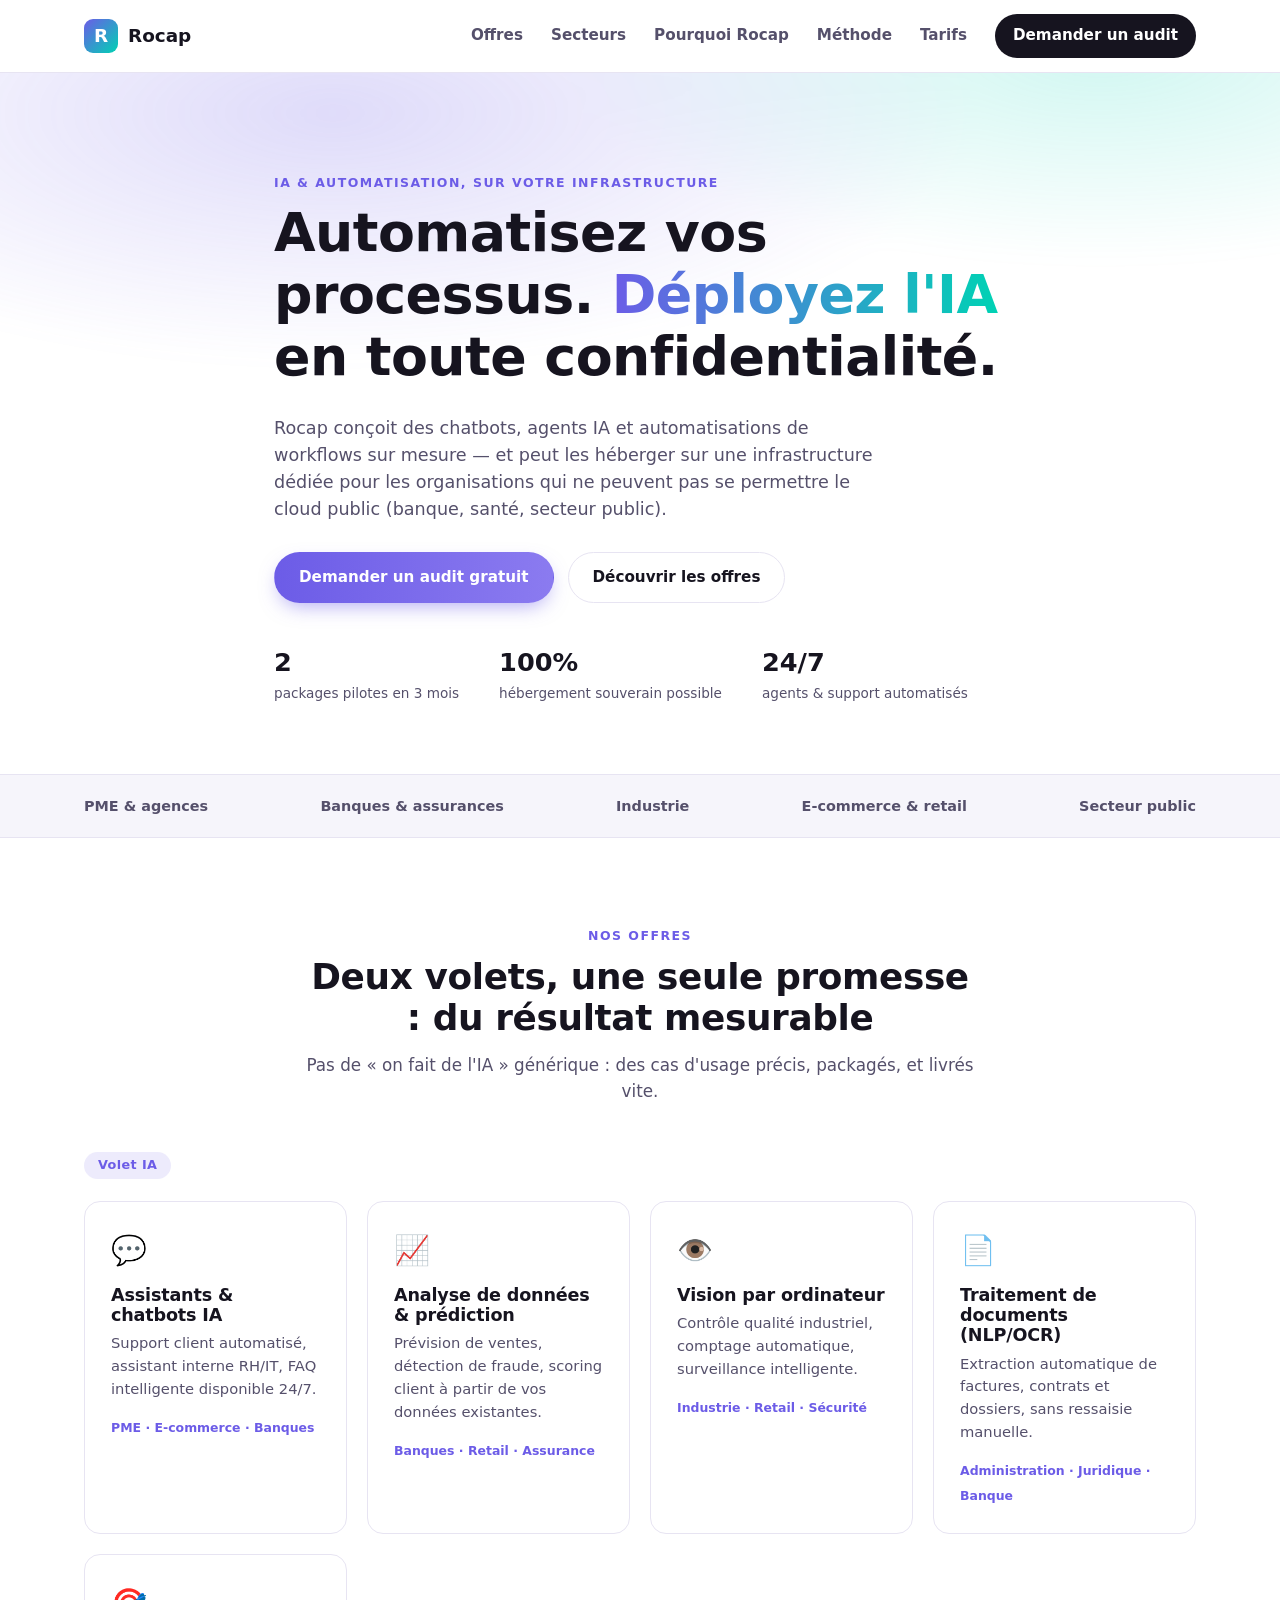
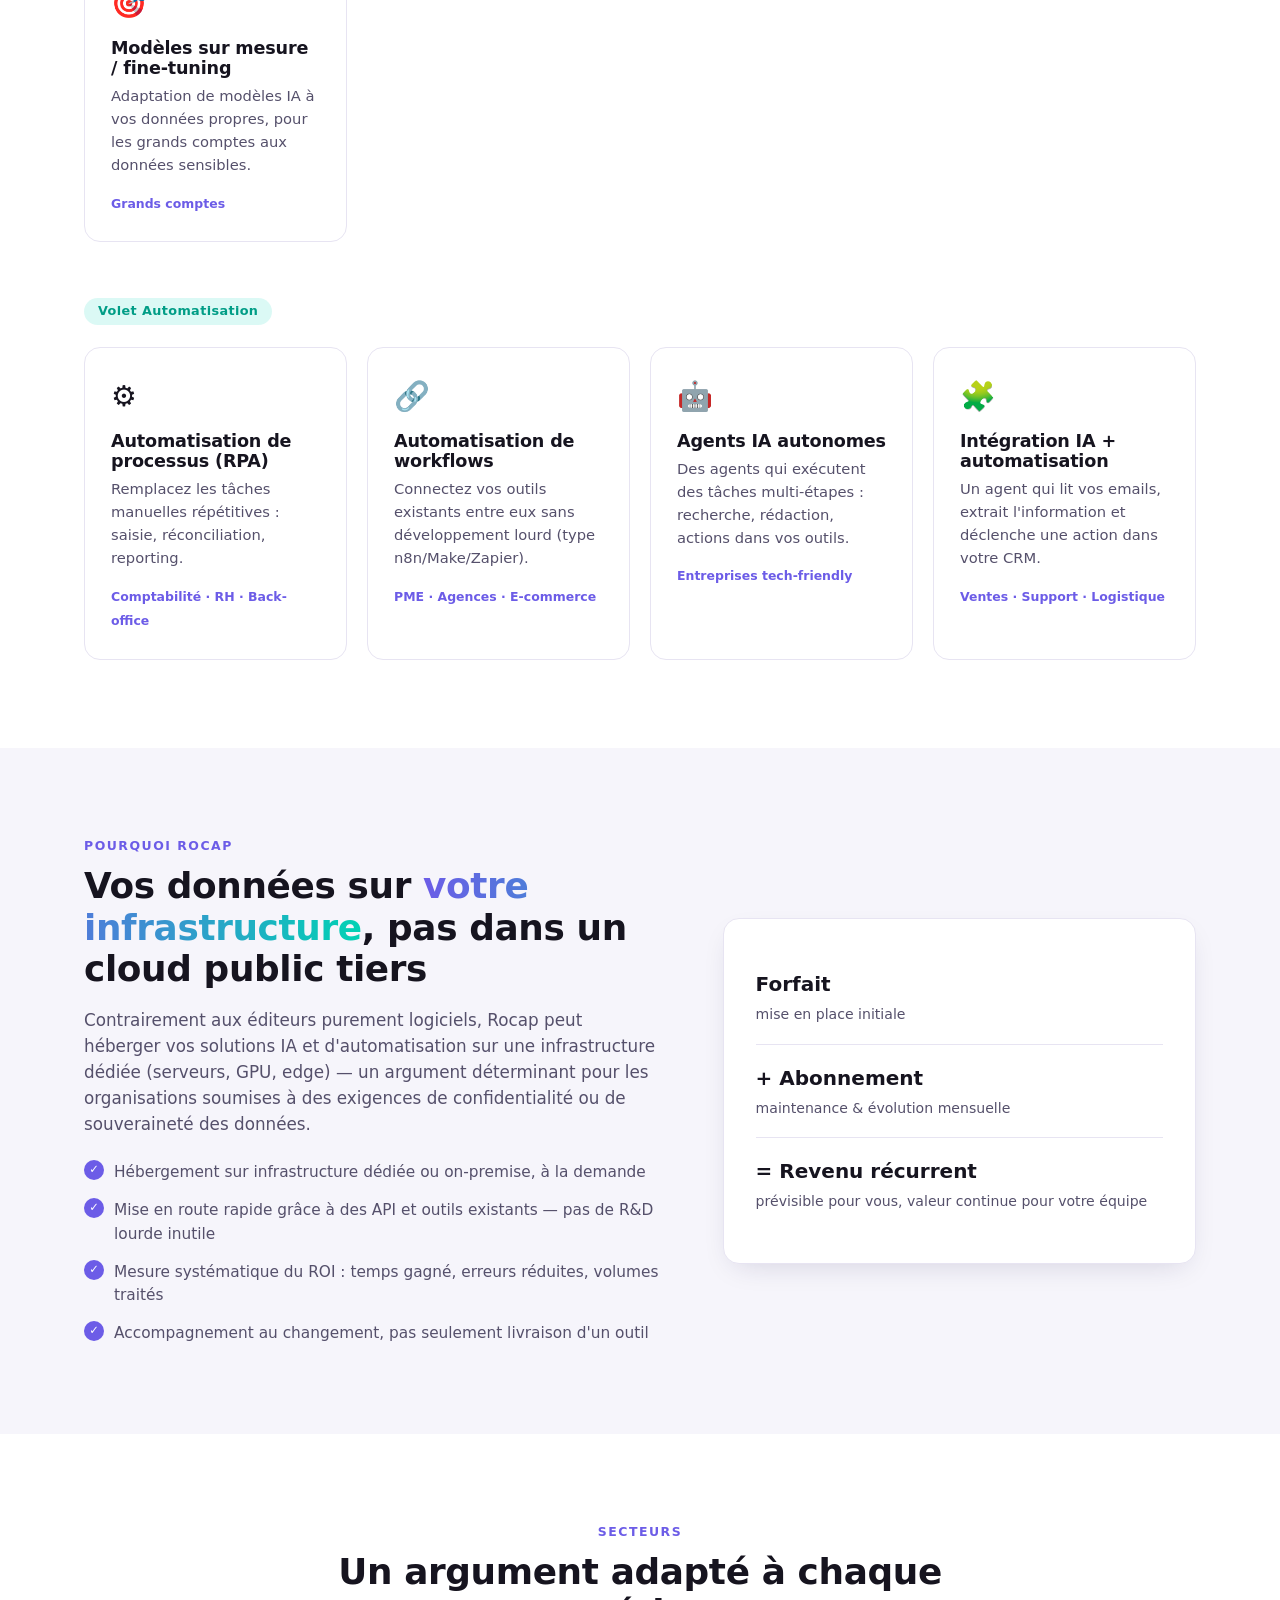
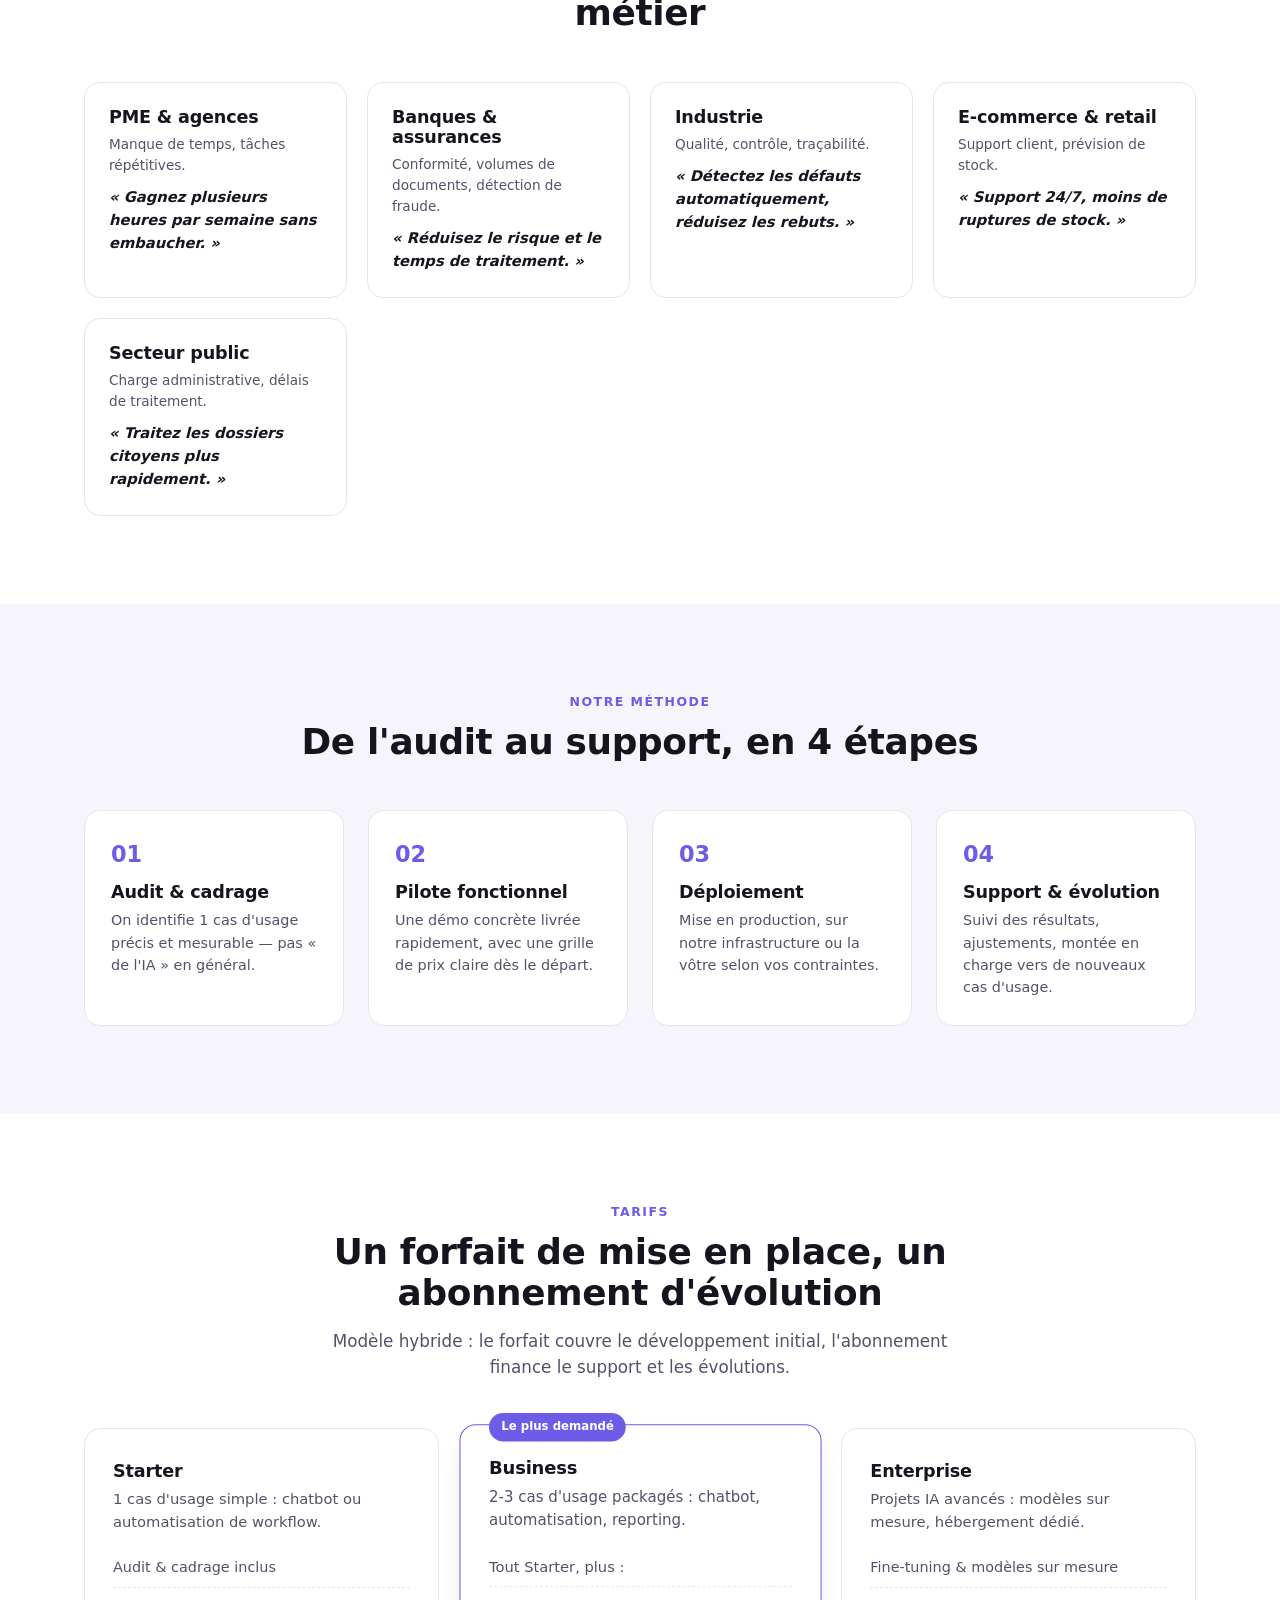
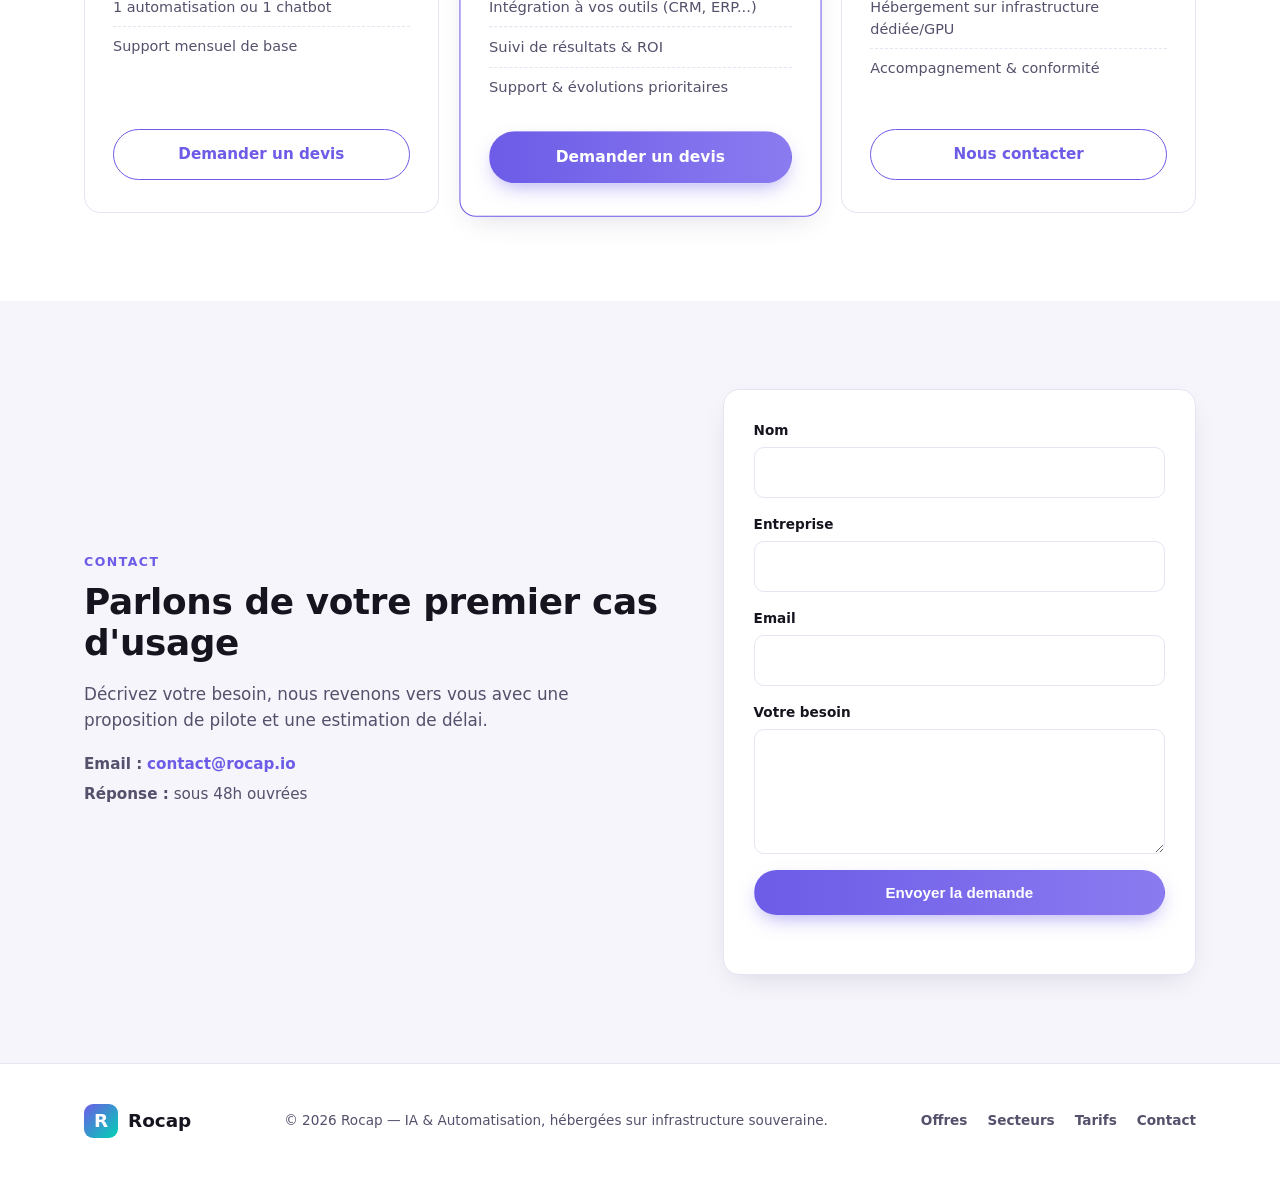
==== index.html @ c1f98493 "Ajoute le site vitrine pour la commercialisation IA & automatisation Site statique (index.html, css/" ====
<!doctype html>
<html lang="fr">
<head>
  <meta charset="UTF-8" />
  <meta name="viewport" content="width=device-width, initial-scale=1.0" />
  <title>Rocap — Solutions IA &amp; Automatisation pour entreprises</title>
  <meta name="description" content="Rocap conçoit et déploie des solutions d'intelligence artificielle et d'automatisation (chatbots, RPA, agents, traitement de documents) hébergées sur infrastructure souveraine." />
  <link rel="icon" href="data:image/svg+xml,%3Csvg xmlns='http://www.w3.org/2000/svg' viewBox='0 0 32 32'%3E%3Crect width='32' height='32' rx='8' fill='%236c5ce7'/%3E%3Ctext x='16' y='22' font-size='16' text-anchor='middle' fill='white' font-family='Arial' font-weight='bold'%3ER%3C/text%3E%3C/svg%3E" />
  <link rel="stylesheet" href="css/styles.css" />
</head>
<body>

  <header class="site-header" id="top">
    <div class="container header-inner">
      <a href="#top" class="logo">
        <span class="logo-mark">R</span>
        <span class="logo-text">Rocap</span>
      </a>
      <nav class="nav" id="nav">
        <a href="#offres">Offres</a>
        <a href="#secteurs">Secteurs</a>
        <a href="#pourquoi">Pourquoi Rocap</a>
        <a href="#process">Méthode</a>
        <a href="#tarifs">Tarifs</a>
        <a href="#contact" class="nav-cta">Demander un audit</a>
      </nav>
      <button class="nav-toggle" id="navToggle" aria-label="Ouvrir le menu" aria-expanded="false">
        <span></span><span></span><span></span>
      </button>
    </div>
  </header>

  <main>
    <!-- HERO -->
    <section class="hero">
      <div class="hero-glow" aria-hidden="true"></div>
      <div class="container hero-inner">
        <p class="eyebrow">IA &amp; Automatisation, sur votre infrastructure</p>
        <h1>Automatisez vos processus. <span class="grad-text">Déployez l'IA</span> en toute confidentialité.</h1>
        <p class="hero-lead">
          Rocap conçoit des chatbots, agents IA et automatisations de workflows sur mesure — et peut les héberger
          sur une infrastructure dédiée pour les organisations qui ne peuvent pas se permettre le cloud public
          (banque, santé, secteur public).
        </p>
        <div class="hero-actions">
          <a href="#contact" class="btn btn-primary">Demander un audit gratuit</a>
          <a href="#offres" class="btn btn-ghost">Découvrir les offres</a>
        </div>
        <ul class="hero-stats">
          <li><strong>2</strong><span>packages pilotes en 3 mois</span></li>
          <li><strong>100%</strong><span>hébergement souverain possible</span></li>
          <li><strong>24/7</strong><span>agents &amp; support automatisés</span></li>
        </ul>
      </div>
    </section>

    <!-- LOGOS / SECTEURS BAND -->
    <section class="band" aria-label="Secteurs desservis">
      <div class="container band-inner">
        <span>PME &amp; agences</span>
        <span>Banques &amp; assurances</span>
        <span>Industrie</span>
        <span>E-commerce &amp; retail</span>
        <span>Secteur public</span>
      </div>
    </section>

    <!-- OFFRES -->
    <section id="offres" class="section">
      <div class="container">
        <div class="section-head">
          <p class="eyebrow">Nos offres</p>
          <h2>Deux volets, une seule promesse : du résultat mesurable</h2>
          <p class="section-lead">Pas de « on fait de l'IA » générique : des cas d'usage précis, packagés, et livrés vite.</p>
        </div>

        <div class="offer-group">
          <h3 class="offer-group-title"><span class="tag tag-ia">Volet IA</span></h3>
          <div class="cards">
            <article class="card">
              <div class="card-icon">💬</div>
              <h4>Assistants &amp; chatbots IA</h4>
              <p>Support client automatisé, assistant interne RH/IT, FAQ intelligente disponible 24/7.</p>
              <span class="card-tag">PME · E-commerce · Banques</span>
            </article>
            <article class="card">
              <div class="card-icon">📈</div>
              <h4>Analyse de données &amp; prédiction</h4>
              <p>Prévision de ventes, détection de fraude, scoring client à partir de vos données existantes.</p>
              <span class="card-tag">Banques · Retail · Assurance</span>
            </article>
            <article class="card">
              <div class="card-icon">👁️</div>
              <h4>Vision par ordinateur</h4>
              <p>Contrôle qualité industriel, comptage automatique, surveillance intelligente.</p>
              <span class="card-tag">Industrie · Retail · Sécurité</span>
            </article>
            <article class="card">
              <div class="card-icon">📄</div>
              <h4>Traitement de documents (NLP/OCR)</h4>
              <p>Extraction automatique de factures, contrats et dossiers, sans ressaisie manuelle.</p>
              <span class="card-tag">Administration · Juridique · Banque</span>
            </article>
            <article class="card">
              <div class="card-icon">🎯</div>
              <h4>Modèles sur mesure / fine-tuning</h4>
              <p>Adaptation de modèles IA à vos données propres, pour les grands comptes aux données sensibles.</p>
              <span class="card-tag">Grands comptes</span>
            </article>
          </div>
        </div>

        <div class="offer-group">
          <h3 class="offer-group-title"><span class="tag tag-auto">Volet Automatisation</span></h3>
          <div class="cards">
            <article class="card">
              <div class="card-icon">⚙️</div>
              <h4>Automatisation de processus (RPA)</h4>
              <p>Remplacez les tâches manuelles répétitives : saisie, réconciliation, reporting.</p>
              <span class="card-tag">Comptabilité · RH · Back-office</span>
            </article>
            <article class="card">
              <div class="card-icon">🔗</div>
              <h4>Automatisation de workflows</h4>
              <p>Connectez vos outils existants entre eux sans développement lourd (type n8n/Make/Zapier).</p>
              <span class="card-tag">PME · Agences · E-commerce</span>
            </article>
            <article class="card">
              <div class="card-icon">🤖</div>
              <h4>Agents IA autonomes</h4>
              <p>Des agents qui exécutent des tâches multi-étapes : recherche, rédaction, actions dans vos outils.</p>
              <span class="card-tag">Entreprises tech-friendly</span>
            </article>
            <article class="card">
              <div class="card-icon">🧩</div>
              <h4>Intégration IA + automatisation</h4>
              <p>Un agent qui lit vos emails, extrait l'information et déclenche une action dans votre CRM.</p>
              <span class="card-tag">Ventes · Support · Logistique</span>
            </article>
          </div>
        </div>
      </div>
    </section>

    <!-- POURQUOI ROCAP -->
    <section id="pourquoi" class="section section-alt">
      <div class="container two-col">
        <div>
          <p class="eyebrow">Pourquoi Rocap</p>
          <h2>Vos données sur <span class="grad-text">votre infrastructure</span>, pas dans un cloud public tiers</h2>
          <p class="section-lead">
            Contrairement aux éditeurs purement logiciels, Rocap peut héberger vos solutions IA et
            d'automatisation sur une infrastructure dédiée (serveurs, GPU, edge) — un argument déterminant
            pour les organisations soumises à des exigences de confidentialité ou de souveraineté des données.
          </p>
          <ul class="check-list">
            <li>Hébergement sur infrastructure dédiée ou on-premise, à la demande</li>
            <li>Mise en route rapide grâce à des API et outils existants — pas de R&amp;D lourde inutile</li>
            <li>Mesure systématique du ROI : temps gagné, erreurs réduites, volumes traités</li>
            <li>Accompagnement au changement, pas seulement livraison d'un outil</li>
          </ul>
        </div>
        <div class="stat-card">
          <div class="stat-row">
            <span class="stat-num">Forfait</span>
            <span class="stat-label">mise en place initiale</span>
          </div>
          <div class="stat-row">
            <span class="stat-num">+ Abonnement</span>
            <span class="stat-label">maintenance &amp; évolution mensuelle</span>
          </div>
          <div class="stat-row">
            <span class="stat-num">= Revenu récurrent</span>
            <span class="stat-label">prévisible pour vous, valeur continue pour votre équipe</span>
          </div>
        </div>
      </div>
    </section>

    <!-- SECTEURS -->
    <section id="secteurs" class="section">
      <div class="container">
        <div class="section-head">
          <p class="eyebrow">Secteurs</p>
          <h2>Un argument adapté à chaque métier</h2>
        </div>
        <div class="sector-grid">
          <div class="sector">
            <h4>PME &amp; agences</h4>
            <p class="sector-pain">Manque de temps, tâches répétitives.</p>
            <p class="sector-arg">« Gagnez plusieurs heures par semaine sans embaucher. »</p>
          </div>
          <div class="sector">
            <h4>Banques &amp; assurances</h4>
            <p class="sector-pain">Conformité, volumes de documents, détection de fraude.</p>
            <p class="sector-arg">« Réduisez le risque et le temps de traitement. »</p>
          </div>
          <div class="sector">
            <h4>Industrie</h4>
            <p class="sector-pain">Qualité, contrôle, traçabilité.</p>
            <p class="sector-arg">« Détectez les défauts automatiquement, réduisez les rebuts. »</p>
          </div>
          <div class="sector">
            <h4>E-commerce &amp; retail</h4>
            <p class="sector-pain">Support client, prévision de stock.</p>
            <p class="sector-arg">« Support 24/7, moins de ruptures de stock. »</p>
          </div>
          <div class="sector">
            <h4>Secteur public</h4>
            <p class="sector-pain">Charge administrative, délais de traitement.</p>
            <p class="sector-arg">« Traitez les dossiers citoyens plus rapidement. »</p>
          </div>
        </div>
      </div>
    </section>

    <!-- PROCESS -->
    <section id="process" class="section section-alt">
      <div class="container">
        <div class="section-head">
          <p class="eyebrow">Notre méthode</p>
          <h2>De l'audit au support, en 4 étapes</h2>
        </div>
        <ol class="process-list">
          <li>
            <span class="process-num">01</span>
            <h4>Audit &amp; cadrage</h4>
            <p>On identifie 1 cas d'usage précis et mesurable — pas « de l'IA » en général.</p>
          </li>
          <li>
            <span class="process-num">02</span>
            <h4>Pilote fonctionnel</h4>
            <p>Une démo concrète livrée rapidement, avec une grille de prix claire dès le départ.</p>
          </li>
          <li>
            <span class="process-num">03</span>
            <h4>Déploiement</h4>
            <p>Mise en production, sur notre infrastructure ou la vôtre selon vos contraintes.</p>
          </li>
          <li>
            <span class="process-num">04</span>
            <h4>Support &amp; évolution</h4>
            <p>Suivi des résultats, ajustements, montée en charge vers de nouveaux cas d'usage.</p>
          </li>
        </ol>
      </div>
    </section>

    <!-- TARIFS -->
    <section id="tarifs" class="section">
      <div class="container">
        <div class="section-head">
          <p class="eyebrow">Tarifs</p>
          <h2>Un forfait de mise en place, un abonnement d'évolution</h2>
          <p class="section-lead">Modèle hybride : le forfait couvre le développement initial, l'abonnement finance le support et les évolutions.</p>
        </div>
        <div class="pricing-grid">
          <article class="price-card">
            <h4>Starter</h4>
            <p class="price-desc">1 cas d'usage simple : chatbot ou automatisation de workflow.</p>
            <ul>
              <li>Audit &amp; cadrage inclus</li>
              <li>1 automatisation ou 1 chatbot</li>
              <li>Support mensuel de base</li>
            </ul>
            <a href="#contact" class="btn btn-outline">Demander un devis</a>
          </article>
          <article class="price-card featured">
            <span class="price-badge">Le plus demandé</span>
            <h4>Business</h4>
            <p class="price-desc">2-3 cas d'usage packagés : chatbot, automatisation, reporting.</p>
            <ul>
              <li>Tout Starter, plus :</li>
              <li>Intégration à vos outils (CRM, ERP...)</li>
              <li>Suivi de résultats &amp; ROI</li>
              <li>Support &amp; évolutions prioritaires</li>
            </ul>
            <a href="#contact" class="btn btn-primary">Demander un devis</a>
          </article>
          <article class="price-card">
            <h4>Enterprise</h4>
            <p class="price-desc">Projets IA avancés : modèles sur mesure, hébergement dédié.</p>
            <ul>
              <li>Fine-tuning &amp; modèles sur mesure</li>
              <li>Hébergement sur infrastructure dédiée/GPU</li>
              <li>Accompagnement &amp; conformité</li>
            </ul>
            <a href="#contact" class="btn btn-outline">Nous contacter</a>
          </article>
        </div>
      </div>
    </section>

    <!-- CONTACT -->
    <section id="contact" class="section section-contact">
      <div class="container two-col">
        <div>
          <p class="eyebrow">Contact</p>
          <h2>Parlons de votre premier cas d'usage</h2>
          <p class="section-lead">
            Décrivez votre besoin, nous revenons vers vous avec une proposition de pilote et une estimation de délai.
          </p>
          <div class="contact-info">
            <p><strong>Email :</strong> <a href="mailto:contact@rocap.io">contact@rocap.io</a></p>
            <p><strong>Réponse :</strong> sous 48h ouvrées</p>
          </div>
        </div>
        <form class="contact-form" id="contactForm" novalidate>
          <div class="form-row">
            <label for="name">Nom</label>
            <input type="text" id="name" name="name" required autocomplete="name" />
          </div>
          <div class="form-row">
            <label for="company">Entreprise</label>
            <input type="text" id="company" name="company" autocomplete="organization" />
          </div>
          <div class="form-row">
            <label for="email">Email</label>
            <input type="email" id="email" name="email" required autocomplete="email" />
          </div>
          <div class="form-row">
            <label for="message">Votre besoin</label>
            <textarea id="message" name="message" rows="4" required></textarea>
          </div>
          <button type="submit" class="btn btn-primary btn-block">Envoyer la demande</button>
          <p class="form-note" id="formNote" role="status" aria-live="polite"></p>
        </form>
      </div>
    </section>
  </main>

  <footer class="site-footer">
    <div class="container footer-inner">
      <div class="logo">
        <span class="logo-mark">R</span>
        <span class="logo-text">Rocap</span>
      </div>
      <p>&copy; <span id="year"></span> Rocap — IA &amp; Automatisation, hébergées sur infrastructure souveraine.</p>
      <nav class="footer-nav">
        <a href="#offres">Offres</a>
        <a href="#secteurs">Secteurs</a>
        <a href="#tarifs">Tarifs</a>
        <a href="#contact">Contact</a>
      </nav>
    </div>
  </footer>

  <script src="js/main.js"></script>
</body>
</html>
---- css/styles.css ----
:root {
  --bg: #ffffff;
  --bg-alt: #f6f5fb;
  --ink: #16141f;
  --ink-soft: #55506b;
  --line: #e7e4f2;
  --accent: #6c5ce7;
  --accent-2: #00d2b4;
  --accent-ink: #ffffff;
  --card-bg: #ffffff;
  --shadow: 0 10px 30px -12px rgba(30, 20, 70, 0.18);
  --radius: 16px;
  --max: 1160px;
  font-size: 16px;
}

* { box-sizing: border-box; }

html { scroll-behavior: smooth; }

body {
  margin: 0;
  font-family: "Segoe UI", system-ui, -apple-system, "Helvetica Neue", Arial, sans-serif;
  color: var(--ink);
  background: var(--bg);
  line-height: 1.55;
  -webkit-font-smoothing: antialiased;
}

img { max-width: 100%; display: block; }

.container {
  max-width: var(--max);
  margin: 0 auto;
  padding: 0 24px;
}

a { color: inherit; text-decoration: none; }

h1, h2, h3, h4 {
  line-height: 1.15;
  margin: 0 0 .5em;
  letter-spacing: -0.01em;
}

h1 { font-size: clamp(2.1rem, 4.2vw, 3.4rem); }
h2 { font-size: clamp(1.6rem, 2.8vw, 2.3rem); }
h3 { font-size: 1.1rem; }
h4 { font-size: 1.1rem; margin-bottom: .4em; }

p { margin: 0 0 1em; color: var(--ink-soft); }

.grad-text {
  background: linear-gradient(90deg, var(--accent), var(--accent-2));
  -webkit-background-clip: text;
  background-clip: text;
  color: transparent;
}

.eyebrow {
  text-transform: uppercase;
  font-size: .78rem;
  font-weight: 700;
  letter-spacing: .12em;
  color: var(--accent);
  margin: 0 0 .8em;
}

/* Buttons */
.btn {
  display: inline-flex;
  align-items: center;
  justify-content: center;
  padding: 13px 24px;
  border-radius: 999px;
  font-weight: 600;
  font-size: .95rem;
  border: 1px solid transparent;
  cursor: pointer;
  transition: transform .15s ease, box-shadow .15s ease, background .15s ease, color .15s ease;
}
.btn-primary {
  background: linear-gradient(90deg, var(--accent), #8b7bf0);
  color: var(--accent-ink);
  box-shadow: 0 8px 20px -6px rgba(108, 92, 231, .55);
}
.btn-primary:hover { transform: translateY(-2px); box-shadow: 0 12px 26px -6px rgba(108, 92, 231, .6); }
.btn-ghost {
  background: transparent;
  color: var(--ink);
  border-color: var(--line);
}
.btn-ghost:hover { border-color: var(--accent); color: var(--accent); }
.btn-outline {
  background: transparent;
  color: var(--accent);
  border-color: var(--accent);
  width: 100%;
}
.btn-outline:hover { background: var(--accent); color: #fff; }
.btn-block { width: 100%; }

/* Header */
.site-header {
  position: sticky;
  top: 0;
  z-index: 50;
  background: rgba(255,255,255,.85);
  backdrop-filter: blur(10px);
  border-bottom: 1px solid var(--line);
}
.header-inner {
  display: flex;
  align-items: center;
  justify-content: space-between;
  height: 72px;
}
.logo { display: flex; align-items: center; gap: 10px; font-weight: 800; font-size: 1.15rem; }
.logo-mark {
  width: 34px; height: 34px;
  border-radius: 9px;
  background: linear-gradient(135deg, var(--accent), var(--accent-2));
  color: #fff;
  display: flex; align-items: center; justify-content: center;
  font-weight: 800;
}
.nav { display: flex; align-items: center; gap: 28px; }
.nav a { font-size: .95rem; font-weight: 600; color: var(--ink-soft); }
.nav a:hover { color: var(--ink); }
.nav-cta {
  background: var(--ink);
  color: #fff !important;
  padding: 10px 18px;
  border-radius: 999px;
}
.nav-cta:hover { background: var(--accent) !important; }
.nav-toggle {
  display: none;
  flex-direction: column;
  gap: 5px;
  background: none;
  border: none;
  cursor: pointer;
  padding: 6px;
}
.nav-toggle span { width: 22px; height: 2px; background: var(--ink); border-radius: 2px; }

/* Hero */
.hero {
  position: relative;
  overflow: hidden;
  padding: 100px 0 70px;
}
.hero-glow {
  position: absolute;
  inset: -20% -10% auto -10%;
  height: 600px;
  background: radial-gradient(60% 60% at 30% 30%, rgba(108,92,231,.22), transparent 70%),
              radial-gradient(50% 50% at 80% 20%, rgba(0,210,180,.18), transparent 70%);
  filter: blur(10px);
  pointer-events: none;
}
.hero-inner { position: relative; max-width: 780px; }
.hero-lead { font-size: 1.1rem; max-width: 620px; }
.hero-actions { display: flex; gap: 14px; flex-wrap: wrap; margin: 28px 0 40px; }
.hero-stats { list-style: none; display: flex; gap: 40px; padding: 0; margin: 0; flex-wrap: wrap; }
.hero-stats li { display: flex; flex-direction: column; }
.hero-stats strong { font-size: 1.6rem; color: var(--ink); }
.hero-stats span { font-size: .85rem; color: var(--ink-soft); }

/* Band */
.band { border-top: 1px solid var(--line); border-bottom: 1px solid var(--line); background: var(--bg-alt); }
.band-inner {
  display: flex;
  justify-content: space-between;
  flex-wrap: wrap;
  gap: 16px;
  padding: 20px 24px;
  font-weight: 700;
  color: var(--ink-soft);
  font-size: .9rem;
}

/* Sections */
.section { padding: 88px 0; }
.section-alt { background: var(--bg-alt); }
.section-head { max-width: 680px; margin: 0 auto 48px; text-align: center; }
.section-head h2 { margin-bottom: .4em; }
.section-lead { font-size: 1.05rem; }
.section-head .section-lead { margin: 0 auto; }

.two-col {
  display: grid;
  grid-template-columns: 1.1fr .9fr;
  gap: 60px;
  align-items: center;
}

/* Cards / offers */
.offer-group { margin-bottom: 56px; }
.offer-group:last-child { margin-bottom: 0; }
.offer-group-title { margin-bottom: 22px; }
.tag {
  display: inline-block;
  padding: 6px 14px;
  border-radius: 999px;
  font-size: .8rem;
  font-weight: 700;
  letter-spacing: .03em;
}
.tag-ia { background: rgba(108,92,231,.12); color: var(--accent); }
.tag-auto { background: rgba(0,210,180,.14); color: #009d86; }

.cards {
  display: grid;
  grid-template-columns: repeat(auto-fit, minmax(230px, 1fr));
  gap: 20px;
}
.card {
  background: var(--card-bg);
  border: 1px solid var(--line);
  border-radius: var(--radius);
  padding: 26px;
  transition: transform .18s ease, box-shadow .18s ease, border-color .18s ease;
}
.card:hover { transform: translateY(-4px); box-shadow: var(--shadow); border-color: transparent; }
.card-icon { font-size: 1.8rem; margin-bottom: 12px; }
.card p { font-size: .92rem; margin-bottom: 14px; }
.card-tag { font-size: .78rem; font-weight: 700; color: var(--accent); }

/* Check list */
.check-list { list-style: none; padding: 0; margin: 24px 0 0; display: flex; flex-direction: column; gap: 14px; }
.check-list li {
  position: relative;
  padding-left: 30px;
  color: var(--ink-soft);
  font-size: .96rem;
}
.check-list li::before {
  content: "✓";
  position: absolute;
  left: 0; top: -1px;
  width: 20px; height: 20px;
  border-radius: 50%;
  background: var(--accent);
  color: #fff;
  font-size: .72rem;
  display: flex; align-items: center; justify-content: center;
}

.stat-card {
  background: var(--card-bg);
  border: 1px solid var(--line);
  border-radius: var(--radius);
  padding: 32px;
  box-shadow: var(--shadow);
}
.stat-row { padding: 18px 0; border-bottom: 1px solid var(--line); }
.stat-row:last-child { border-bottom: none; }
.stat-num { display: block; font-weight: 800; font-size: 1.25rem; }
.stat-label { display: block; color: var(--ink-soft); font-size: .88rem; margin-top: 4px; }

/* Sectors */
.sector-grid {
  display: grid;
  grid-template-columns: repeat(auto-fit, minmax(220px, 1fr));
  gap: 20px;
}
.sector {
  background: var(--card-bg);
  border: 1px solid var(--line);
  border-radius: var(--radius);
  padding: 24px;
}
.sector-pain { font-size: .85rem; color: var(--ink-soft); margin-bottom: 10px; }
.sector-arg { font-size: .92rem; font-weight: 600; color: var(--ink); font-style: italic; margin-bottom: 0; }

/* Process */
.process-list {
  list-style: none;
  padding: 0;
  margin: 0;
  display: grid;
  grid-template-columns: repeat(auto-fit, minmax(220px, 1fr));
  gap: 24px;
}
.process-list li {
  background: var(--card-bg);
  border: 1px solid var(--line);
  border-radius: var(--radius);
  padding: 26px;
}
.process-num {
  display: inline-block;
  font-weight: 800;
  font-size: 1.4rem;
  color: var(--accent);
  margin-bottom: 10px;
}
.process-list p { font-size: .9rem; margin: 0; }

/* Pricing */
.pricing-grid {
  display: grid;
  grid-template-columns: repeat(auto-fit, minmax(260px, 1fr));
  gap: 24px;
}
.price-card {
  position: relative;
  background: var(--card-bg);
  border: 1px solid var(--line);
  border-radius: var(--radius);
  padding: 32px 28px;
  display: flex;
  flex-direction: column;
}
.price-card ul { list-style: none; padding: 0; margin: 0 0 24px; flex: 1; }
.price-card li { padding: 8px 0; border-bottom: 1px dashed var(--line); font-size: .9rem; color: var(--ink-soft); }
.price-card li:last-child { border-bottom: none; }
.price-desc { font-size: .92rem; min-height: 44px; }
.price-card.featured {
  border-color: var(--accent);
  box-shadow: var(--shadow);
  transform: scale(1.02);
}
.price-badge {
  position: absolute;
  top: -12px; left: 28px;
  background: var(--accent);
  color: #fff;
  font-size: .72rem;
  font-weight: 700;
  padding: 5px 12px;
  border-radius: 999px;
}

/* Contact */
.section-contact { background: var(--bg-alt); }
.contact-info { margin-top: 20px; font-size: .95rem; }
.contact-info p { margin: 0 0 6px; }
.contact-info a { color: var(--accent); font-weight: 600; }
.contact-form {
  background: var(--card-bg);
  border: 1px solid var(--line);
  border-radius: var(--radius);
  padding: 30px;
  box-shadow: var(--shadow);
}
.form-row { margin-bottom: 16px; display: flex; flex-direction: column; gap: 6px; }
.form-row label { font-size: .85rem; font-weight: 700; color: var(--ink); }
.form-row input, .form-row textarea {
  border: 1px solid var(--line);
  border-radius: 10px;
  padding: 12px 14px;
  font: inherit;
  color: var(--ink);
  background: var(--bg);
  resize: vertical;
}
.form-row input:focus, .form-row textarea:focus {
  outline: none;
  border-color: var(--accent);
  box-shadow: 0 0 0 3px rgba(108,92,231,.15);
}
.form-note { min-height: 1.2em; margin: 12px 0 0; font-size: .88rem; font-weight: 600; color: var(--accent); }

/* Footer */
.site-footer { border-top: 1px solid var(--line); padding: 40px 0; }
.footer-inner {
  display: flex;
  align-items: center;
  justify-content: space-between;
  flex-wrap: wrap;
  gap: 16px;
}
.footer-inner p { margin: 0; font-size: .85rem; color: var(--ink-soft); }
.footer-nav { display: flex; gap: 20px; }
.footer-nav a { font-size: .85rem; color: var(--ink-soft); font-weight: 600; }
.footer-nav a:hover { color: var(--accent); }

/* Responsive */
@media (max-width: 860px) {
  .two-col { grid-template-columns: 1fr; }
  .nav { position: fixed; top: 72px; left: 0; right: 0; background: var(--bg); flex-direction: column; align-items: stretch; padding: 16px 24px 24px; border-bottom: 1px solid var(--line); transform: translateY(-130%); opacity: 0; transition: transform .2s ease, opacity .2s ease; gap: 14px; }
  .nav.open { transform: translateY(0); opacity: 1; }
  .nav-cta { text-align: center; }
  .nav-toggle { display: flex; }
}

@media (max-width: 520px) {
  .hero { padding: 70px 0 50px; }
  .section { padding: 60px 0; }
  .hero-stats { gap: 24px; }
}
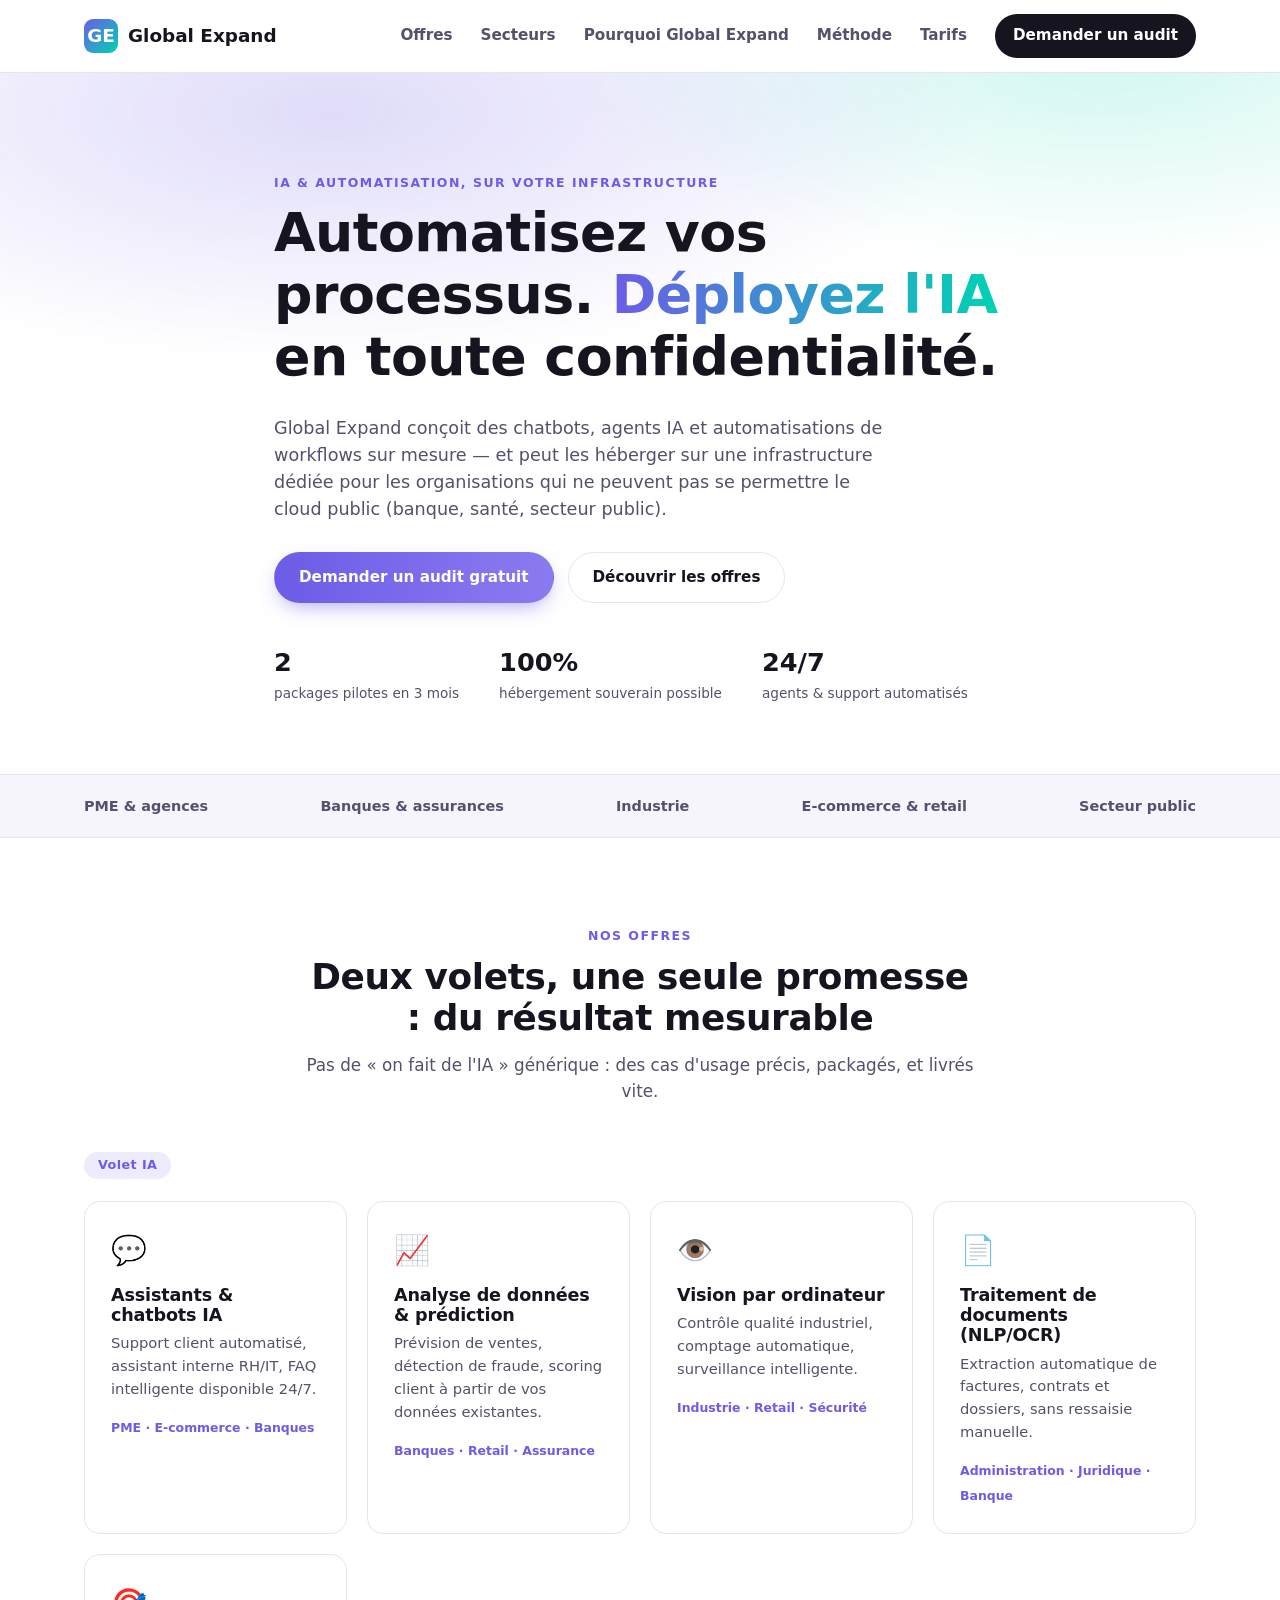
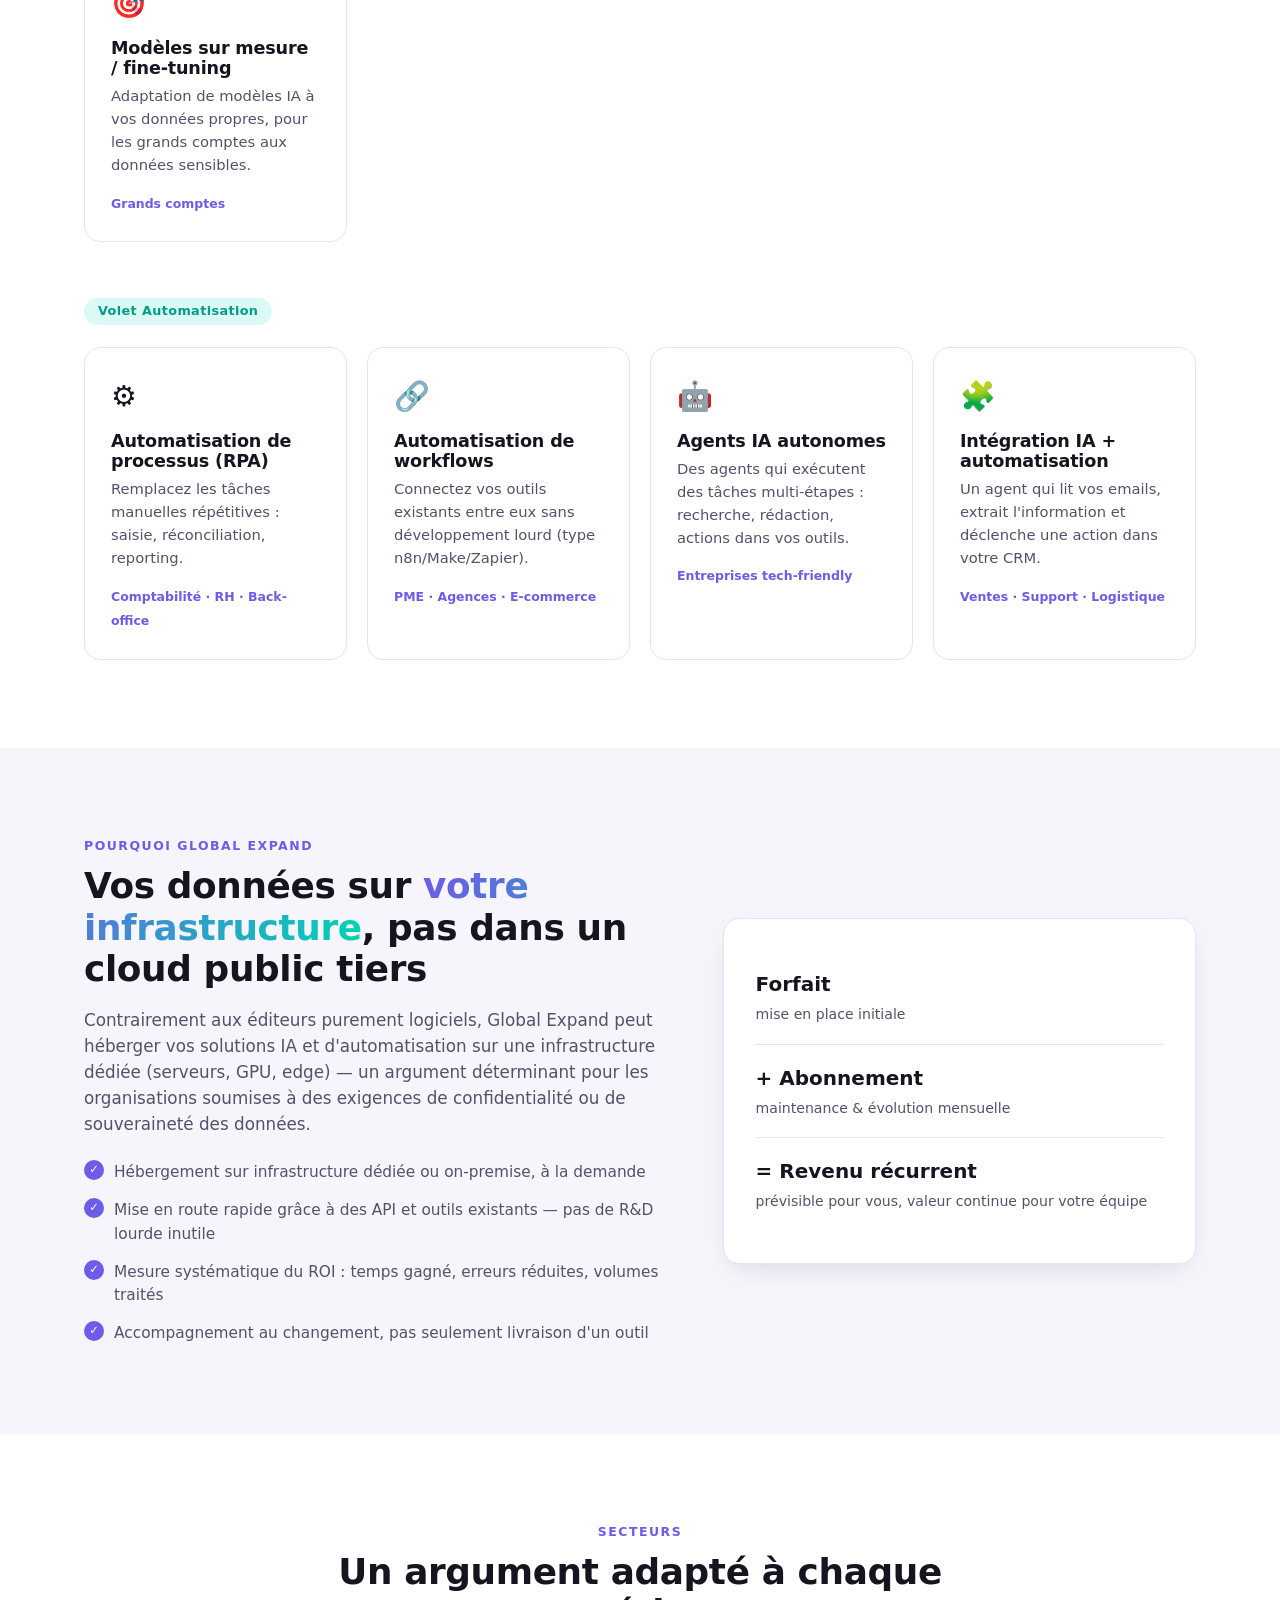
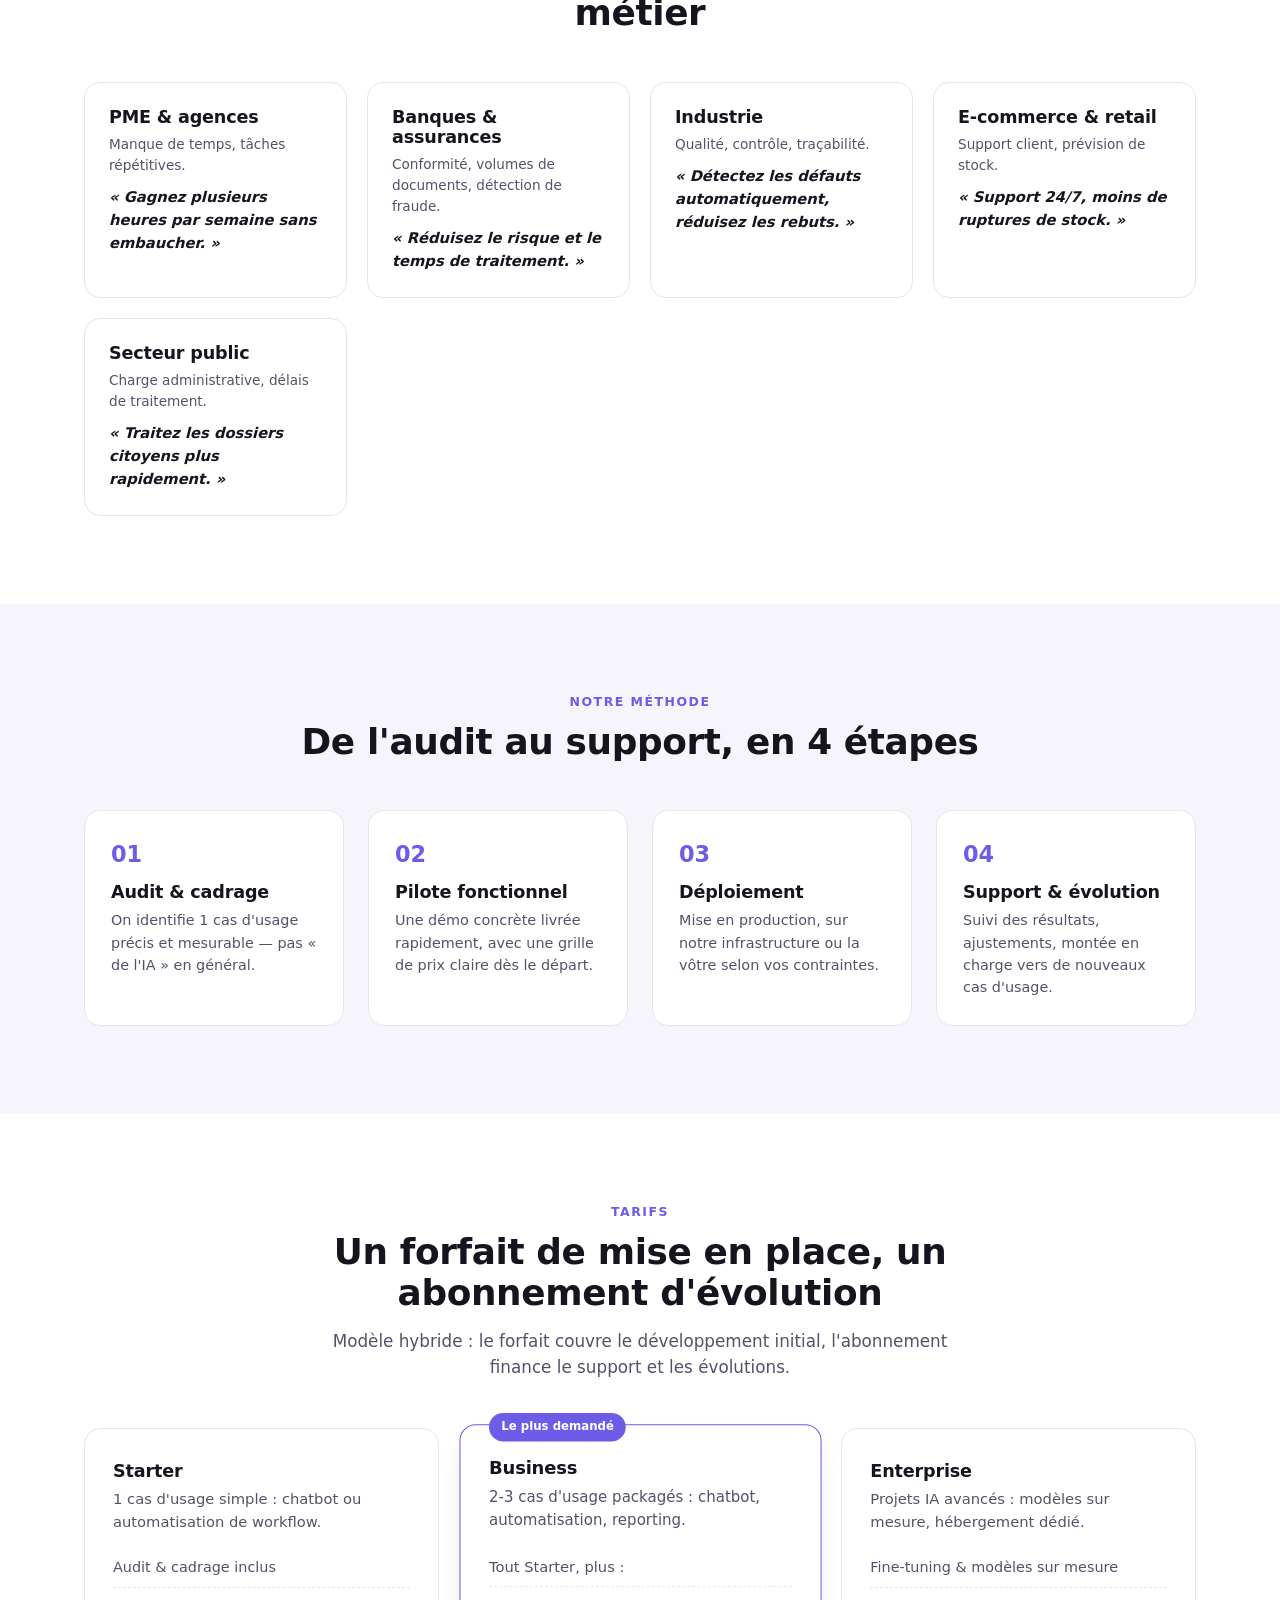
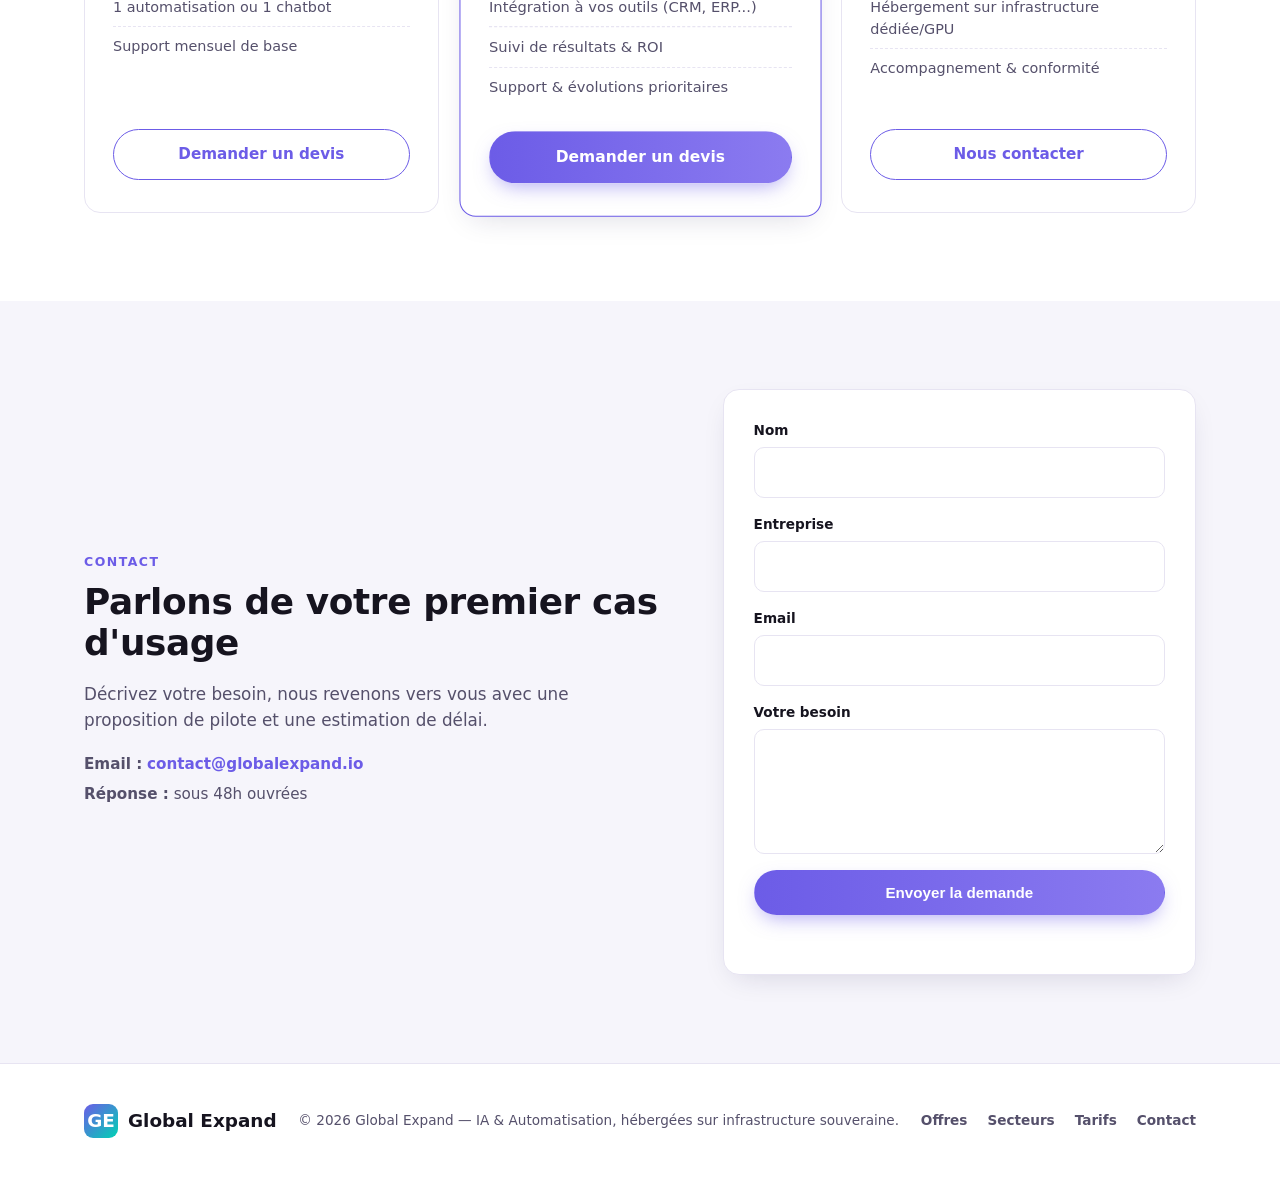
==== commit 2bb5d5e8: "Renomme la marque du site de Rocap en Global Expand Remplace le nom de marque dans le site (titre, l" ====
--- a/index.html
+++ b/index.html
@@ -3,9 +3,9 @@
 <head>
   <meta charset="UTF-8" />
   <meta name="viewport" content="width=device-width, initial-scale=1.0" />
-  <title>Rocap — Solutions IA &amp; Automatisation pour entreprises</title>
-  <meta name="description" content="Rocap conçoit et déploie des solutions d'intelligence artificielle et d'automatisation (chatbots, RPA, agents, traitement de documents) hébergées sur infrastructure souveraine." />
-  <link rel="icon" href="data:image/svg+xml,%3Csvg xmlns='http://www.w3.org/2000/svg' viewBox='0 0 32 32'%3E%3Crect width='32' height='32' rx='8' fill='%236c5ce7'/%3E%3Ctext x='16' y='22' font-size='16' text-anchor='middle' fill='white' font-family='Arial' font-weight='bold'%3ER%3C/text%3E%3C/svg%3E" />
+  <title>Global Expand — Solutions IA &amp; Automatisation pour entreprises</title>
+  <meta name="description" content="Global Expand conçoit et déploie des solutions d'intelligence artificielle et d'automatisation (chatbots, RPA, agents, traitement de documents) hébergées sur infrastructure souveraine." />
+  <link rel="icon" href="data:image/svg+xml,%3Csvg xmlns='http://www.w3.org/2000/svg' viewBox='0 0 32 32'%3E%3Crect width='32' height='32' rx='8' fill='%236c5ce7'/%3E%3Ctext x='16' y='22' font-size='13' text-anchor='middle' fill='white' font-family='Arial' font-weight='bold'%3EGE%3C/text%3E%3C/svg%3E" />
   <link rel="stylesheet" href="css/styles.css" />
 </head>
 <body>
@@ -13,13 +13,13 @@
   <header class="site-header" id="top">
     <div class="container header-inner">
       <a href="#top" class="logo">
-        <span class="logo-mark">R</span>
-        <span class="logo-text">Rocap</span>
+        <span class="logo-mark">GE</span>
+        <span class="logo-text">Global Expand</span>
       </a>
       <nav class="nav" id="nav">
         <a href="#offres">Offres</a>
         <a href="#secteurs">Secteurs</a>
-        <a href="#pourquoi">Pourquoi Rocap</a>
+        <a href="#pourquoi">Pourquoi Global Expand</a>
         <a href="#process">Méthode</a>
         <a href="#tarifs">Tarifs</a>
         <a href="#contact" class="nav-cta">Demander un audit</a>
@@ -38,7 +38,7 @@
         <p class="eyebrow">IA &amp; Automatisation, sur votre infrastructure</p>
         <h1>Automatisez vos processus. <span class="grad-text">Déployez l'IA</span> en toute confidentialité.</h1>
         <p class="hero-lead">
-          Rocap conçoit des chatbots, agents IA et automatisations de workflows sur mesure — et peut les héberger
+          Global Expand conçoit des chatbots, agents IA et automatisations de workflows sur mesure — et peut les héberger
           sur une infrastructure dédiée pour les organisations qui ne peuvent pas se permettre le cloud public
           (banque, santé, secteur public).
         </p>
@@ -146,10 +146,10 @@
     <section id="pourquoi" class="section section-alt">
       <div class="container two-col">
         <div>
-          <p class="eyebrow">Pourquoi Rocap</p>
+          <p class="eyebrow">Pourquoi Global Expand</p>
           <h2>Vos données sur <span class="grad-text">votre infrastructure</span>, pas dans un cloud public tiers</h2>
           <p class="section-lead">
-            Contrairement aux éditeurs purement logiciels, Rocap peut héberger vos solutions IA et
+            Contrairement aux éditeurs purement logiciels, Global Expand peut héberger vos solutions IA et
             d'automatisation sur une infrastructure dédiée (serveurs, GPU, edge) — un argument déterminant
             pour les organisations soumises à des exigences de confidentialité ou de souveraineté des données.
           </p>
@@ -301,7 +301,7 @@
             Décrivez votre besoin, nous revenons vers vous avec une proposition de pilote et une estimation de délai.
           </p>
           <div class="contact-info">
-            <p><strong>Email :</strong> <a href="mailto:contact@rocap.io">contact@rocap.io</a></p>
+            <p><strong>Email :</strong> <a href="mailto:contact@globalexpand.io">contact@globalexpand.io</a></p>
             <p><strong>Réponse :</strong> sous 48h ouvrées</p>
           </div>
         </div>
@@ -332,10 +332,10 @@
   <footer class="site-footer">
     <div class="container footer-inner">
       <div class="logo">
-        <span class="logo-mark">R</span>
-        <span class="logo-text">Rocap</span>
-      </div>
-      <p>&copy; <span id="year"></span> Rocap — IA &amp; Automatisation, hébergées sur infrastructure souveraine.</p>
+        <span class="logo-mark">GE</span>
+        <span class="logo-text">Global Expand</span>
+      </div>
+      <p>&copy; <span id="year"></span> Global Expand — IA &amp; Automatisation, hébergées sur infrastructure souveraine.</p>
       <nav class="footer-nav">
         <a href="#offres">Offres</a>
         <a href="#secteurs">Secteurs</a>
